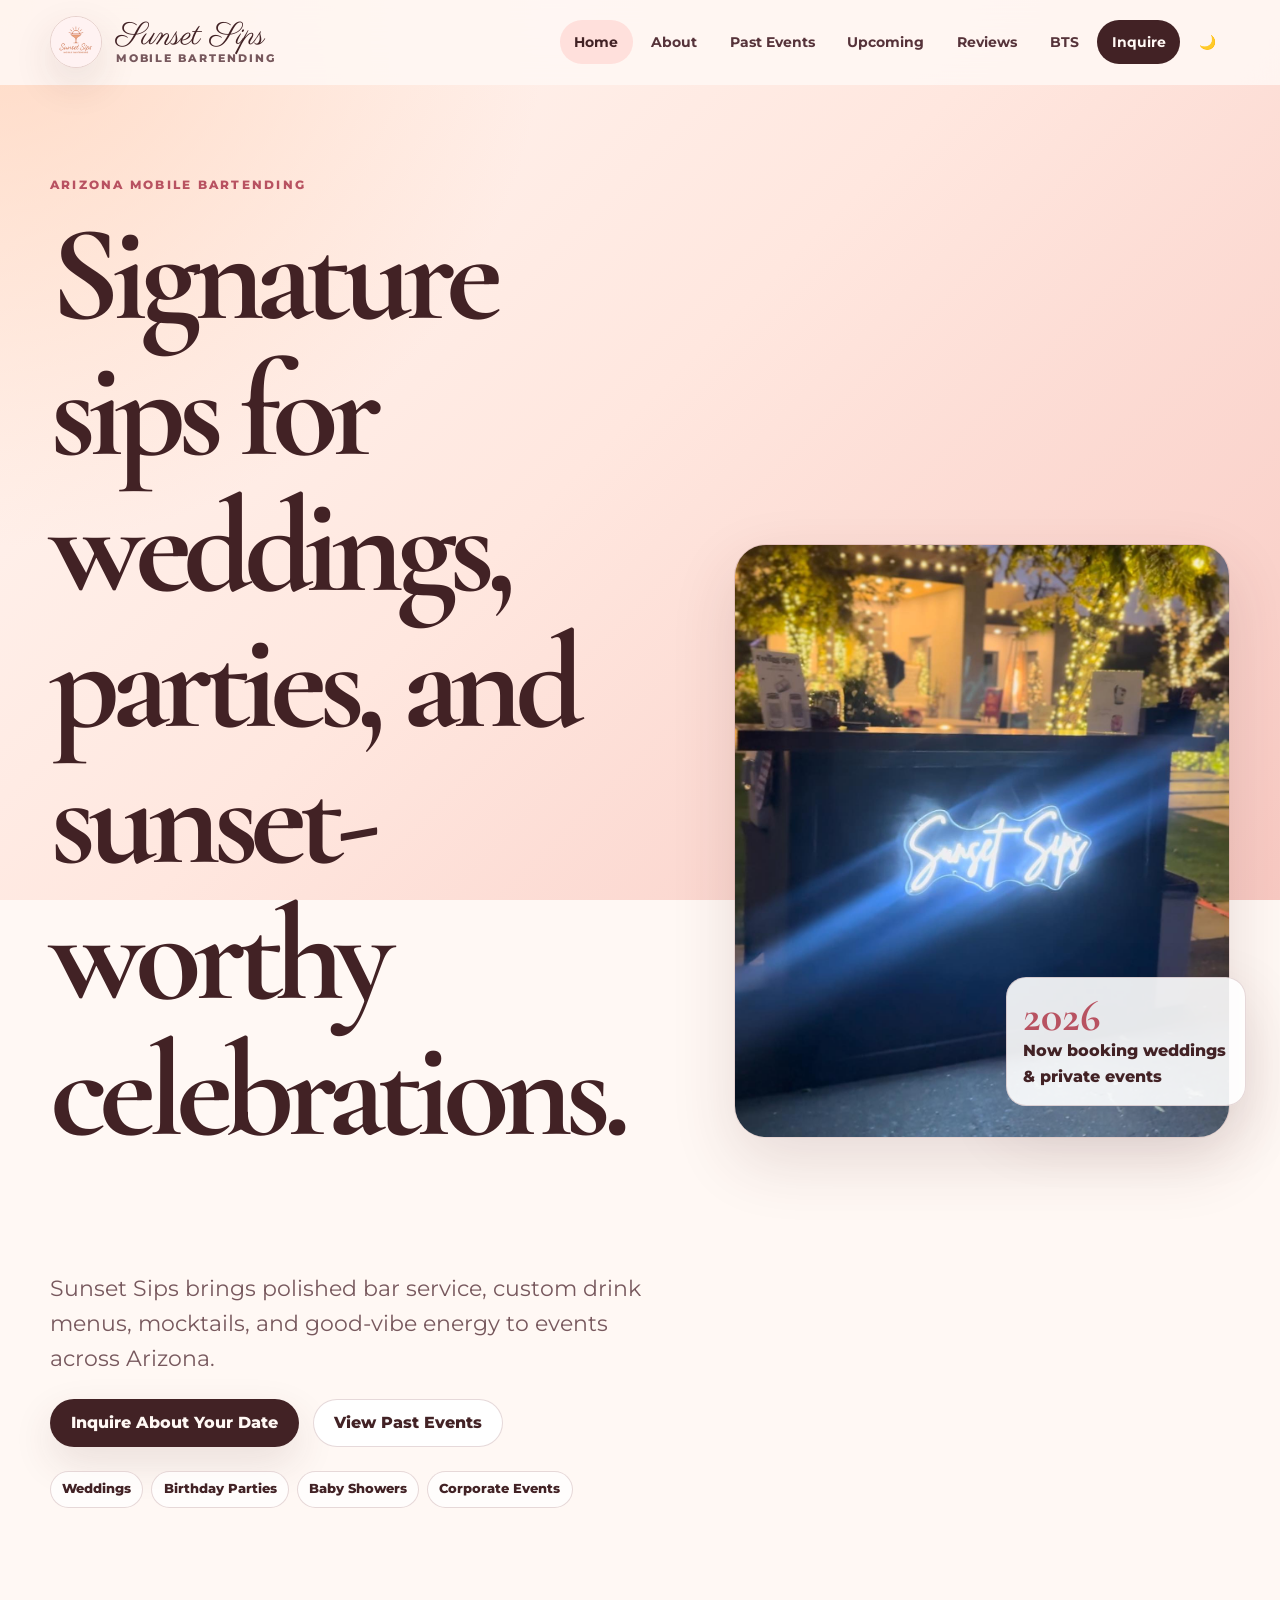
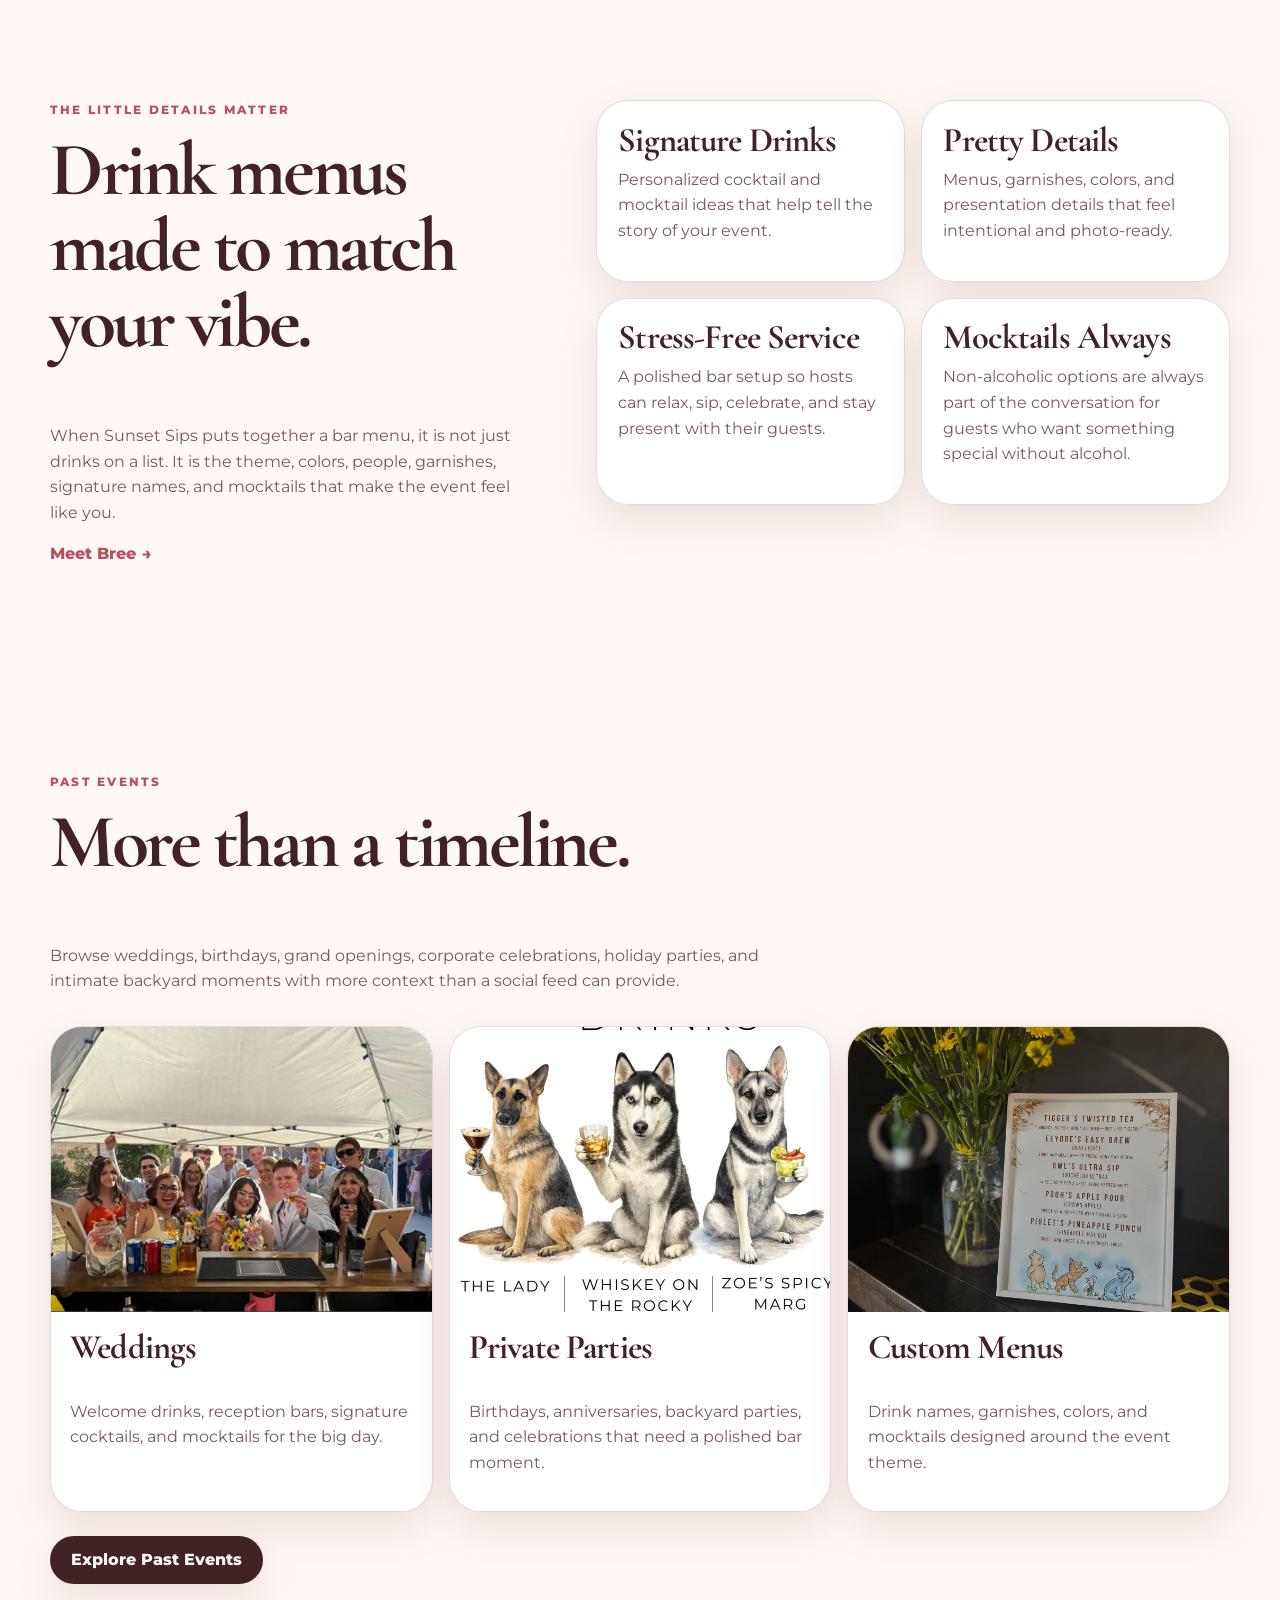
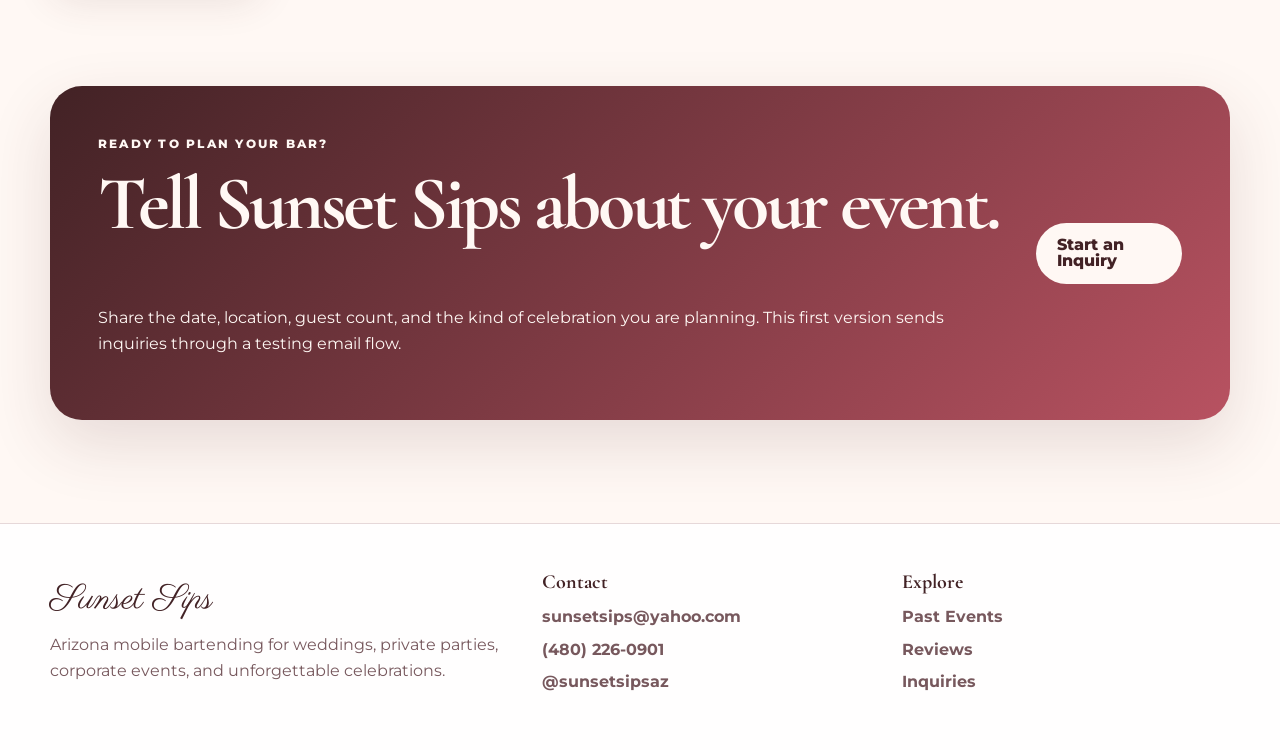
==== index.html @ e6b594f2 "- Built the initial Sunset Sips static website - Created the first multi page static website for Sun" ====
<!doctype html>
<html lang="en" data-theme="light">
  <head>
    <meta charset="utf-8">
    <meta name="viewport" content="width=device-width, initial-scale=1">
    <title>Sunset Sips | Arizona Mobile Bartending</title>
    <meta name="description" content="Sunset Sips brings mobile bartending, signature drinks, mocktails, and polished bar service to weddings, parties, corporate events, baby showers, and celebrations across Arizona.">
    <meta name="keywords" content="Arizona mobile bartender, Phoenix mobile bartender, Queen Creek mobile bartender, Gilbert mobile bartender, mobile bartending Arizona, wedding bartender Arizona, private event bartender Arizona, signature cocktails Arizona, mocktail bar Arizona">
    <meta property="og:title" content="Sunset Sips | Arizona Mobile Bartending">
    <meta property="og:description" content="Mobile bartending for weddings, parties, corporate events, and unforgettable Arizona celebrations.">
    <meta property="og:type" content="website">
    <meta property="og:image" content="assets/logos/sunset-sips-mobile-bartending.jpg">
    <link rel="icon" href="assets/logos/favicon.png">
    <link rel="preconnect" href="https://fonts.googleapis.com">
    <link rel="preconnect" href="https://fonts.gstatic.com" crossorigin>
    <link href="https://fonts.googleapis.com/css2?family=Cormorant+Garamond:wght@500;600;700&family=Montserrat:wght@400;500;600;700&family=Parisienne&display=swap" rel="stylesheet">
    <link rel="stylesheet" href="css/base.css">
    <link rel="stylesheet" href="css/layout.css">
    <link rel="stylesheet" href="css/components.css">
    <link rel="stylesheet" href="css/themes.css">
    <link rel="stylesheet" href="css/pages/home.css">
    <script src="js/logger.js" defer></script>
    <script src="js/theme-toggle.js" defer></script>
    <script src="js/navigation.js" defer></script>
    <script src="js/app.js" defer></script>
  </head>
  <body>
    <a class="skip-link" href="#main-content">Skip to content</a>

    <header class="site-header" data-site-header>
      <nav class="site-nav" aria-label="Main navigation">
        <a class="brand-link" href="index.html" aria-label="Sunset Sips home">
          <img class="brand-logo" src="assets/logos/sunset-sips-mobile-bartending.jpg" alt="Sunset Sips Mobile Bartending logo">
          <span class="brand-text">
            <span class="brand-script">Sunset Sips</span>
            <span class="brand-subtitle">Mobile Bartending</span>
          </span>
        </a>

        <button class="nav-toggle" type="button" data-nav-toggle aria-expanded="false" aria-controls="primary-navigation">
          <span class="nav-toggle-line"></span>
          <span class="nav-toggle-line"></span>
          <span class="nav-toggle-line"></span>
          <span class="sr-only">Toggle navigation</span>
        </button>

        <div class="nav-links" id="primary-navigation" data-nav-links>
          <a href="index.html" data-nav-link>Home</a>
          <a href="pages/about.html" data-nav-link>About</a>
          <a href="pages/past-events.html" data-nav-link>Past Events</a>
          <a href="pages/upcoming-events.html" data-nav-link>Upcoming</a>
          <a href="pages/reviews.html" data-nav-link>Reviews</a>
          <a href="pages/bts.html" data-nav-link>BTS</a>
          <a class="nav-cta" href="pages/contact.html" data-nav-link>Inquire</a>
          <button class="theme-toggle" type="button" data-theme-toggle aria-label="Switch color theme">🌙</button>
        </div>
      </nav>
    </header>

    <main id="main-content">
      <section class="hero section-shell">
        <div class="hero-copy reveal-on-scroll">
          <p class="eyebrow">Arizona mobile bartending</p>
          <h1>Signature sips for weddings, parties, and sunset-worthy celebrations.</h1>
          <p class="hero-lead">Sunset Sips brings polished bar service, custom drink menus, mocktails, and good-vibe energy to events across Arizona.</p>
          <div class="hero-actions">
            <a class="button button-primary" href="pages/contact.html">Inquire About Your Date</a>
            <a class="button button-secondary" href="pages/past-events.html">View Past Events</a>
          </div>
          <ul class="hero-highlights" aria-label="Sunset Sips service highlights">
            <li>Weddings</li>
            <li>Birthday Parties</li>
            <li>Baby Showers</li>
            <li>Corporate Events</li>
          </ul>
        </div>

        <div class="hero-media reveal-on-scroll">
          <img src="assets/images/sunset-sips-stand.jpg" alt="Sunset Sips mobile bartending stand at an event">
          <div class="floating-card">
            <span class="floating-card-number">2026</span>
            <span class="floating-card-text">Now booking weddings & private events</span>
          </div>
        </div>
      </section>

      <section class="section-shell split-section">
        <div class="section-copy reveal-on-scroll">
          <p class="eyebrow">The little details matter</p>
          <h2>Drink menus made to match your vibe.</h2>
          <p>When Sunset Sips puts together a bar menu, it is not just drinks on a list. It is the theme, colors, people, garnishes, signature names, and mocktails that make the event feel like you.</p>
          <a class="text-link" href="pages/about.html">Meet Bree</a>
        </div>
        <div class="feature-grid reveal-on-scroll" aria-label="Mobile bartending features">
          <article class="feature-card">
            <h3>Signature Drinks</h3>
            <p>Personalized cocktail and mocktail ideas that help tell the story of your event.</p>
          </article>
          <article class="feature-card">
            <h3>Pretty Details</h3>
            <p>Menus, garnishes, colors, and presentation details that feel intentional and photo-ready.</p>
          </article>
          <article class="feature-card">
            <h3>Stress-Free Service</h3>
            <p>A polished bar setup so hosts can relax, sip, celebrate, and stay present with their guests.</p>
          </article>
          <article class="feature-card">
            <h3>Mocktails Always</h3>
            <p>Non-alcoholic options are always part of the conversation for guests who want something special without alcohol.</p>
          </article>
        </div>
      </section>

      <section class="section-shell showcase-section">
        <div class="section-heading reveal-on-scroll">
          <p class="eyebrow">Past events</p>
          <h2>More than a timeline.</h2>
          <p>Browse weddings, birthdays, grand openings, corporate celebrations, holiday parties, and intimate backyard moments with more context than a social feed can provide.</p>
        </div>
        <div class="showcase-row reveal-on-scroll">
          <article class="showcase-card">
            <img src="assets/images/Wedding.jpg" alt="Wedding mobile bartending setup">
            <h3>Weddings</h3>
            <p>Welcome drinks, reception bars, signature cocktails, and mocktails for the big day.</p>
          </article>
          <article class="showcase-card">
            <img src="assets/images/signature-drinks.jpg" alt="Signature cocktails prepared for an event">
            <h3>Private Parties</h3>
            <p>Birthdays, anniversaries, backyard parties, and celebrations that need a polished bar moment.</p>
          </article>
          <article class="showcase-card">
            <img src="assets/images/drinks-menu.jpg" alt="Custom drink menu for an event">
            <h3>Custom Menus</h3>
            <p>Drink names, garnishes, colors, and mocktails designed around the event theme.</p>
          </article>
        </div>
        <div class="centered-action reveal-on-scroll">
          <a class="button button-primary" href="pages/past-events.html">Explore Past Events</a>
        </div>
      </section>

      <section class="section-shell cta-band reveal-on-scroll">
        <div>
          <p class="eyebrow">Ready to plan your bar?</p>
          <h2>Tell Sunset Sips about your event.</h2>
          <p>Share the date, location, guest count, and the kind of celebration you are planning. This first version sends inquiries through a testing email flow.</p>
        </div>
        <a class="button button-light" href="pages/contact.html">Start an Inquiry</a>
      </section>
    </main>

    <footer class="site-footer">
      <div class="footer-grid section-shell">
        <div>
          <p class="brand-script footer-brand">Sunset Sips</p>
          <p>Arizona mobile bartending for weddings, private parties, corporate events, and unforgettable celebrations.</p>
        </div>
        <div>
          <h2>Contact</h2>
          <a href="mailto:sunsetsips@yahoo.com">sunsetsips@yahoo.com</a>
          <a href="tel:+14802260901">(480) 226-0901</a>
          <a href="https://www.instagram.com/sunsetsipsaz/" target="_blank" rel="noopener">@sunsetsipsaz</a>
        </div>
        <div>
          <h2>Explore</h2>
          <a href="pages/past-events.html">Past Events</a>
          <a href="pages/reviews.html">Reviews</a>
          <a href="pages/contact.html">Inquiries</a>
        </div>
      </div>
    </footer>
  </body>
</html>
---- css/base.css ----
:root {
  color-scheme: light dark;
  --font-heading: "Cormorant Garamond", Georgia, serif;
  --font-body: "Montserrat", Arial, sans-serif;
  --font-script: "Parisienne", cursive;
  --radius-small: 0.75rem;
  --radius-medium: 1.25rem;
  --radius-large: 2rem;
  --shadow-soft: 0 1.5rem 4rem rgba(82, 39, 44, 0.14);
  --shadow-card: 0 1rem 2.5rem rgba(82, 39, 44, 0.12);
  --max-width: 1180px;
  --section-padding: clamp(4rem, 8vw, 7rem);
}

* { box-sizing: border-box; }

html { scroll-behavior: smooth; }

body {
  margin: 0;
  min-height: 100vh;
  background: var(--color-page-bg);
  color: var(--color-text);
  font-family: var(--font-body);
  line-height: 1.6;
}

body.nav-open { overflow: hidden; }

img, video {
  display: block;
  max-width: 100%;
}

a {
  color: inherit;
  text-decoration: none;
}

button, input, textarea, select { font: inherit; }

button { cursor: pointer; }

h1, h2, h3, p { margin-top: 0; }

h1, h2, h3 {
  color: var(--color-heading);
  font-family: var(--font-heading);
  line-height: 1;
}

h1 {
  max-width: 11ch;
  font-size: clamp(4rem, 11vw, 8.5rem);
  letter-spacing: -0.06em;
}

h2 {
  font-size: clamp(2.4rem, 6vw, 4.75rem);
  letter-spacing: -0.045em;
}

h3 {
  font-size: clamp(1.65rem, 3vw, 2.15rem);
  letter-spacing: -0.025em;
}

p { color: var(--color-muted); }

strong { color: var(--color-heading); }

.sr-only {
  position: absolute;
  width: 1px;
  height: 1px;
  padding: 0;
  margin: -1px;
  overflow: hidden;
  clip: rect(0, 0, 0, 0);
  white-space: nowrap;
  border: 0;
}

.skip-link {
  position: absolute;
  top: 1rem;
  left: 1rem;
  z-index: 1000;
  transform: translateY(-200%);
  padding: 0.75rem 1rem;
  border-radius: 999px;
  background: var(--color-heading);
  color: var(--color-page-bg);
  font-weight: 700;
}

.skip-link:focus { transform: translateY(0); }

.brand-script { font-family: var(--font-script); }

.eyebrow {
  margin-bottom: 0.75rem;
  color: var(--color-accent-strong);
  font-size: 0.78rem;
  font-weight: 800;
  letter-spacing: 0.18em;
  text-transform: uppercase;
}

.reveal-on-scroll {
  opacity: 0;
  transform: translateY(1.5rem);
  transition: opacity 650ms ease, transform 650ms ease;
}

.reveal-on-scroll.is-visible {
  opacity: 1;
  transform: translateY(0);
}

@media (prefers-reduced-motion: reduce) {
  *, *::before, *::after {
    scroll-behavior: auto !important;
    transition-duration: 0.01ms !important;
    animation-duration: 0.01ms !important;
    animation-iteration-count: 1 !important;
  }

  .reveal-on-scroll {
    opacity: 1;
    transform: none;
  }
}
---- css/layout.css ----
.section-shell {
  width: min(var(--max-width), calc(100% - 2rem));
  margin-inline: auto;
}

.site-header {
  position: sticky;
  top: 0;
  z-index: 100;
  border-bottom: 1px solid transparent;
  background: color-mix(in srgb, var(--color-page-bg) 88%, transparent);
  backdrop-filter: blur(18px);
  transition: border-color 200ms ease, box-shadow 200ms ease;
}

.site-header.is-scrolled {
  border-color: var(--color-border);
  box-shadow: 0 0.75rem 2rem rgba(31, 15, 19, 0.08);
}

.site-nav {
  display: flex;
  align-items: center;
  justify-content: space-between;
  width: min(var(--max-width), calc(100% - 2rem));
  min-height: 5.25rem;
  margin-inline: auto;
  gap: 1rem;
}

.brand-link {
  display: inline-flex;
  align-items: center;
  gap: 0.85rem;
  min-width: 0;
}

.brand-logo {
  width: 3.25rem;
  height: 3.25rem;
  border: 1px solid var(--color-border);
  border-radius: 50%;
  object-fit: cover;
  box-shadow: var(--shadow-card);
}

.brand-text {
  display: grid;
  line-height: 1;
}

.brand-text .brand-script {
  color: var(--color-heading);
  font-size: 2rem;
}

.brand-subtitle {
  color: var(--color-muted);
  font-size: 0.68rem;
  font-weight: 800;
  letter-spacing: 0.18em;
  text-transform: uppercase;
}

.nav-links {
  display: flex;
  align-items: center;
  gap: 0.25rem;
}

.nav-links a, .theme-toggle {
  border-radius: 999px;
  padding: 0.7rem 0.9rem;
  color: var(--color-text);
  font-size: 0.86rem;
  font-weight: 700;
  transition: background 180ms ease, color 180ms ease, transform 180ms ease;
}

.nav-links a:hover,
.nav-links a[aria-current="page"],
.theme-toggle:hover {
  background: var(--color-accent-soft);
  color: var(--color-heading);
}

.nav-cta {
  background: var(--color-heading);
  color: var(--color-page-bg) !important;
}

.theme-toggle, .nav-toggle {
  border: 0;
  background: transparent;
}

.nav-toggle {
  display: none;
  width: 2.75rem;
  height: 2.75rem;
  border-radius: 999px;
  background: var(--color-surface);
  box-shadow: var(--shadow-card);
}

.nav-toggle-line {
  display: block;
  width: 1.25rem;
  height: 2px;
  margin: 0.28rem auto;
  border-radius: 999px;
  background: var(--color-heading);
}

.split-section {
  display: grid;
  grid-template-columns: minmax(0, 0.85fr) minmax(0, 1.15fr);
  gap: clamp(2rem, 6vw, 5rem);
  align-items: start;
  padding-block: var(--section-padding);
}

.section-copy {
  position: sticky;
  top: 7rem;
}

.section-heading {
  max-width: 760px;
  margin-bottom: 2rem;
}

.site-footer {
  border-top: 1px solid var(--color-border);
  background: color-mix(in srgb, var(--color-surface) 92%, transparent);
}

.footer-grid {
  display: grid;
  grid-template-columns: 1.4fr 1fr 1fr;
  gap: 2rem;
  padding-block: 3rem;
}

.footer-grid h2 {
  margin-bottom: 0.75rem;
  font-size: 1.25rem;
  letter-spacing: 0;
}

.footer-grid a {
  display: block;
  width: fit-content;
  margin-bottom: 0.45rem;
  color: var(--color-muted);
  font-weight: 700;
}

.footer-grid a:hover { color: var(--color-accent-strong); }

.footer-brand {
  margin-bottom: 0.25rem;
  color: var(--color-heading);
  font-size: 2.2rem;
}

@media (max-width: 900px) {
  .nav-toggle { display: block; }

  .nav-links {
    position: fixed;
    inset: 5.25rem 1rem auto 1rem;
    display: grid;
    gap: 0.35rem;
    padding: 1rem;
    border: 1px solid var(--color-border);
    border-radius: var(--radius-large);
    background: var(--color-surface);
    box-shadow: var(--shadow-soft);
    opacity: 0;
    pointer-events: none;
    transform: translateY(-0.75rem);
    transition: opacity 180ms ease, transform 180ms ease;
  }

  body.nav-open .nav-links {
    opacity: 1;
    pointer-events: auto;
    transform: translateY(0);
  }

  .nav-links a, .theme-toggle {
    width: 100%;
    text-align: left;
  }

  .split-section, .footer-grid {
    grid-template-columns: 1fr;
  }

  .section-copy { position: static; }
}
---- css/components.css ----
.button {
  display: inline-flex;
  align-items: center;
  justify-content: center;
  min-height: 3rem;
  border: 1px solid transparent;
  border-radius: 999px;
  padding: 0.85rem 1.25rem;
  font-weight: 800;
  line-height: 1;
  transition: transform 180ms ease, box-shadow 180ms ease, background 180ms ease;
}

.button:hover { transform: translateY(-2px); }

.button-primary {
  background: var(--color-heading);
  color: var(--color-page-bg);
  box-shadow: var(--shadow-card);
}

.button-secondary {
  border-color: var(--color-border);
  background: var(--color-surface);
  color: var(--color-heading);
}

.button-light {
  background: var(--color-page-bg);
  color: var(--color-heading);
}

.text-link {
  display: inline-flex;
  align-items: center;
  gap: 0.4rem;
  color: var(--color-accent-strong);
  font-weight: 800;
}

.text-link::after {
  content: "→";
  transition: transform 180ms ease;
}

.text-link:hover::after { transform: translateX(0.25rem); }

.feature-grid, .card-grid {
  display: grid;
  grid-template-columns: repeat(2, minmax(0, 1fr));
  gap: 1rem;
}

.feature-card, .content-card, .event-card, .review-card, .bts-card {
  border: 1px solid var(--color-border);
  border-radius: var(--radius-large);
  background: color-mix(in srgb, var(--color-surface) 94%, transparent);
  box-shadow: var(--shadow-card);
}

.feature-card, .content-card, .review-card, .bts-card { padding: 1.35rem; }

.feature-card h3, .content-card h3, .review-card h3, .bts-card h3 { margin-bottom: 0.6rem; }

.event-card { overflow: hidden; }

.event-card img, .showcase-card img, .page-hero-image img, .bts-card img {
  width: 100%;
  aspect-ratio: 4 / 3;
  object-fit: cover;
}

.event-card-body {
  display: grid;
  gap: 0.85rem;
  padding: 1.25rem;
}

.event-meta, .tag-list {
  display: flex;
  flex-wrap: wrap;
  gap: 0.5rem;
}

.pill {
  display: inline-flex;
  align-items: center;
  width: fit-content;
  border: 1px solid var(--color-border);
  border-radius: 999px;
  padding: 0.38rem 0.65rem;
  background: var(--color-accent-soft);
  color: var(--color-heading);
  font-size: 0.75rem;
  font-weight: 800;
}

.page-hero {
  display: grid;
  grid-template-columns: minmax(0, 1fr) minmax(280px, 0.75fr);
  gap: clamp(2rem, 6vw, 4rem);
  align-items: center;
  padding-block: clamp(3rem, 7vw, 6rem);
}

.page-hero-copy { max-width: 760px; }

.page-hero-copy h1 { max-width: 12ch; }

.page-hero-image {
  overflow: hidden;
  border: 1px solid var(--color-border);
  border-radius: var(--radius-large);
  box-shadow: var(--shadow-soft);
}

.filter-bar {
  display: flex;
  flex-wrap: wrap;
  gap: 0.5rem;
  margin-bottom: 1.5rem;
}

.filter-button {
  border: 1px solid var(--color-border);
  border-radius: 999px;
  padding: 0.65rem 0.95rem;
  background: var(--color-surface);
  color: var(--color-text);
  font-weight: 800;
}

.filter-button.is-active {
  background: var(--color-heading);
  color: var(--color-page-bg);
}

.form-grid { display: grid; gap: 1rem; }

.form-row {
  display: grid;
  grid-template-columns: repeat(2, minmax(0, 1fr));
  gap: 1rem;
}

.form-field {
  display: grid;
  gap: 0.45rem;
}

.form-field label {
  color: var(--color-heading);
  font-weight: 800;
}

.form-field input, .form-field select, .form-field textarea {
  width: 100%;
  border: 1px solid var(--color-border);
  border-radius: var(--radius-small);
  padding: 0.85rem 0.95rem;
  background: var(--color-surface);
  color: var(--color-text);
}

.form-field textarea {
  min-height: 9rem;
  resize: vertical;
}

.form-status {
  min-height: 1.5rem;
  color: var(--color-accent-strong);
  font-weight: 800;
}

@media (max-width: 760px) {
  .feature-grid, .card-grid, .page-hero, .form-row {
    grid-template-columns: 1fr;
  }
}
---- css/themes.css ----
html[data-theme="light"] {
  --color-page-bg: #fff8f4;
  --color-surface: #ffffff;
  --color-surface-soft: #fff0ea;
  --color-surface-strong: #f7d9cf;
  --color-heading: #422225;
  --color-text: #56333a;
  --color-muted: #77585d;
  --color-border: rgba(143, 82, 86, 0.22);
  --color-accent: #dc7e83;
  --color-accent-strong: #b85261;
  --color-accent-soft: #ffe0dc;
  --color-gold: #c69b61;
  --color-contrast: #32191d;
  --color-contrast-text: #fff8f4;
  --hero-gradient: radial-gradient(circle at top left, rgba(255, 205, 177, 0.7), transparent 35%), linear-gradient(135deg, #fff8f4 0%, #ffe7df 48%, #f8c9c2 100%);
}

html[data-theme="dark"] {
  --color-page-bg: #170e12;
  --color-surface: #24171c;
  --color-surface-soft: #302026;
  --color-surface-strong: #513239;
  --color-heading: #fff5ec;
  --color-text: #f5dfd5;
  --color-muted: #d7b8b1;
  --color-border: rgba(245, 213, 196, 0.18);
  --color-accent: #f2a4a1;
  --color-accent-strong: #ffd0b9;
  --color-accent-soft: rgba(242, 164, 161, 0.16);
  --color-gold: #e6bf7b;
  --color-contrast: #ffe4d8;
  --color-contrast-text: #201014;
  --hero-gradient: radial-gradient(circle at top left, rgba(242, 164, 161, 0.24), transparent 35%), linear-gradient(135deg, #170e12 0%, #241117 46%, #4b2428 100%);
}

body {
  background-image: var(--hero-gradient);
  background-attachment: fixed;
}
---- css/pages/home.css ----
.hero {
  display: grid;
  grid-template-columns: minmax(0, 1fr) minmax(280px, 0.82fr);
  gap: clamp(2rem, 7vw, 5rem);
  align-items: center;
  min-height: calc(100vh - 5.25rem);
  padding-block: clamp(3rem, 7vw, 6rem);
}

.hero-lead {
  max-width: 650px;
  font-size: clamp(1.05rem, 2vw, 1.35rem);
}

.hero-actions, .centered-action {
  display: flex;
  flex-wrap: wrap;
  gap: 0.85rem;
  margin-top: 1.5rem;
}

.hero-highlights {
  display: flex;
  flex-wrap: wrap;
  gap: 0.5rem;
  padding: 0;
  margin: 1.5rem 0 0;
  list-style: none;
}

.hero-highlights li {
  border: 1px solid var(--color-border);
  border-radius: 999px;
  padding: 0.45rem 0.7rem;
  background: color-mix(in srgb, var(--color-surface) 72%, transparent);
  color: var(--color-heading);
  font-size: 0.8rem;
  font-weight: 800;
}

.hero-media { position: relative; }

.hero-media img {
  width: 100%;
  min-height: 460px;
  border: 1px solid var(--color-border);
  border-radius: var(--radius-large);
  object-fit: cover;
  box-shadow: var(--shadow-soft);
}

.floating-card {
  position: absolute;
  right: -1rem;
  bottom: 2rem;
  display: grid;
  max-width: 15rem;
  border: 1px solid var(--color-border);
  border-radius: var(--radius-medium);
  padding: 1rem;
  background: color-mix(in srgb, var(--color-surface) 90%, transparent);
  box-shadow: var(--shadow-soft);
}

.floating-card-number {
  color: var(--color-accent-strong);
  font-family: var(--font-heading);
  font-size: 2.75rem;
  font-weight: 700;
  line-height: 1;
}

.floating-card-text {
  color: var(--color-heading);
  font-weight: 800;
}

.showcase-section { padding-block: var(--section-padding); }

.showcase-row {
  display: grid;
  grid-template-columns: repeat(3, minmax(0, 1fr));
  gap: 1rem;
}

.showcase-card {
  overflow: hidden;
  border: 1px solid var(--color-border);
  border-radius: var(--radius-large);
  background: var(--color-surface);
  box-shadow: var(--shadow-card);
}

.showcase-card h3, .showcase-card p { padding-inline: 1.2rem; }

.showcase-card h3 { margin-top: 1.1rem; }

.showcase-card p { padding-bottom: 1.2rem; }

.cta-band {
  display: flex;
  align-items: center;
  justify-content: space-between;
  gap: 2rem;
  margin-bottom: var(--section-padding);
  border-radius: var(--radius-large);
  padding: clamp(1.5rem, 4vw, 3rem);
  background: linear-gradient(135deg, var(--color-heading), var(--color-accent-strong));
  box-shadow: var(--shadow-soft);
}

.cta-band h2, .cta-band p, .cta-band .eyebrow {
  color: var(--color-contrast-text);
}

@media (max-width: 900px) {
  .hero, .showcase-row { grid-template-columns: 1fr; }
  .hero-media img { min-height: 340px; }
  .floating-card { right: 1rem; }
  .cta-band {
    align-items: flex-start;
    flex-direction: column;
  }
}
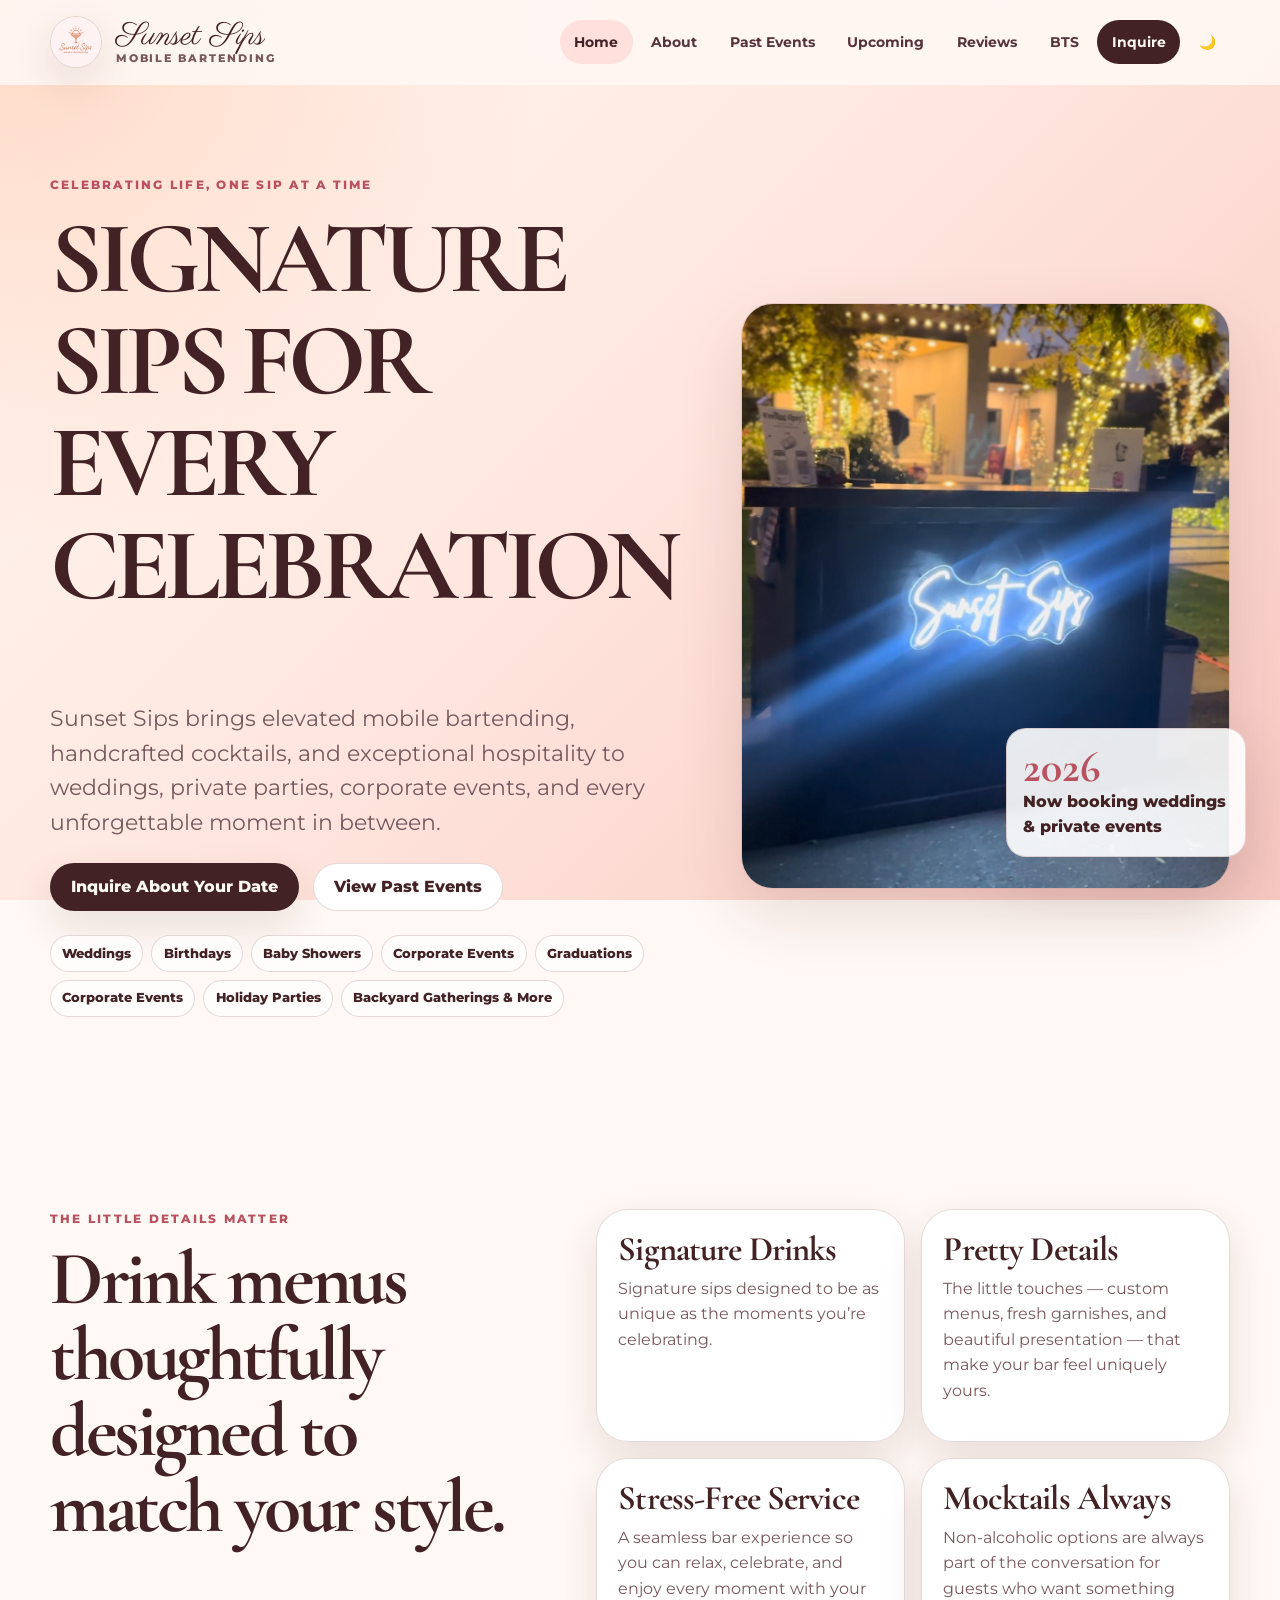
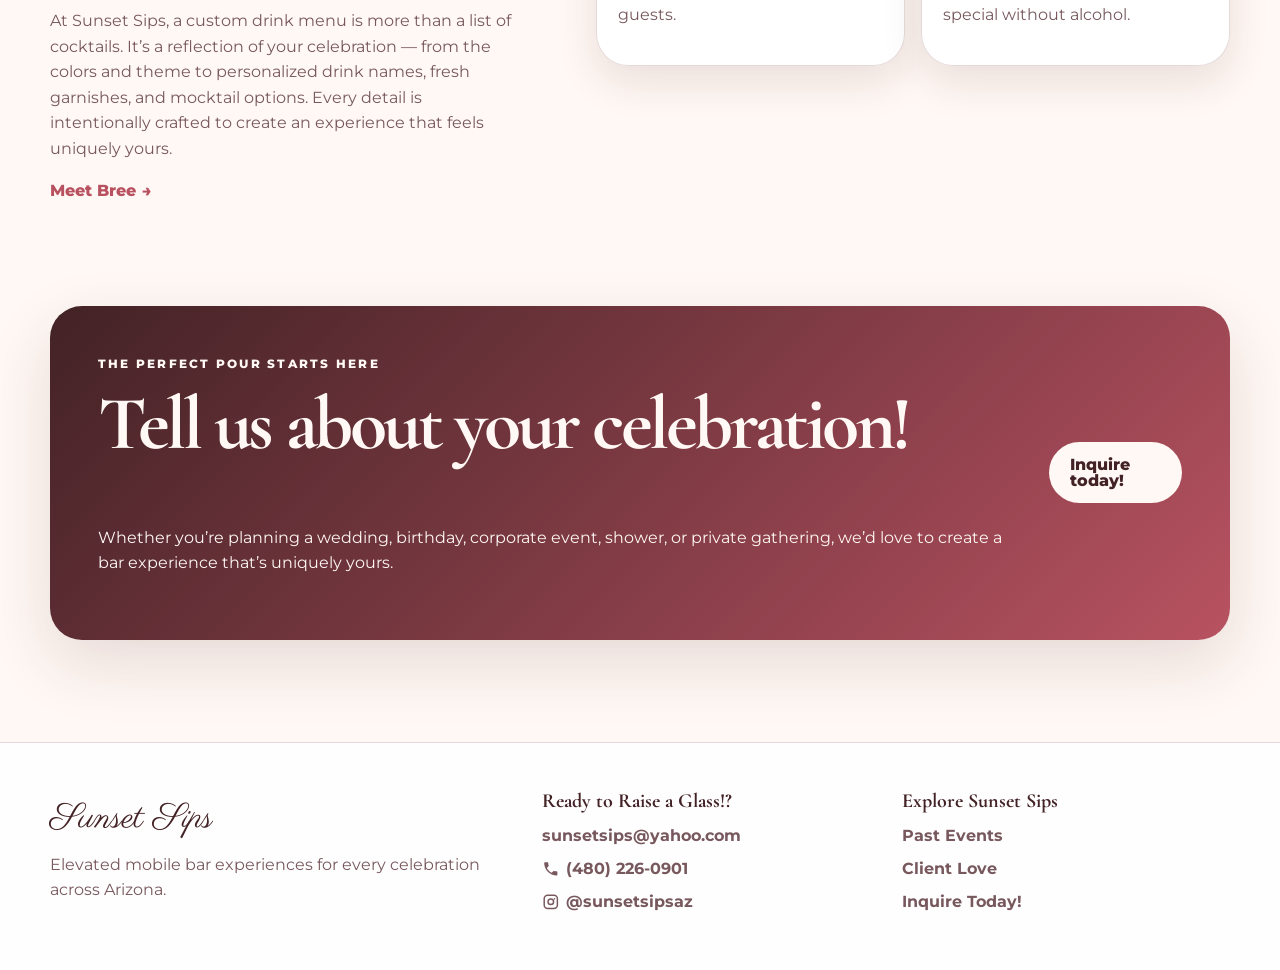
==== commit 2dade781: "Refined Home page hero, About page content, and footer contact icons" ====
--- a/index.html
+++ b/index.html
@@ -1,5 +1,3 @@
-
-
 <!doctype html>
 <html lang="en" data-theme="light">
   <head>
@@ -62,18 +60,22 @@
     <main id="main-content">
       <section class="hero section-shell">
         <div class="hero-copy reveal-on-scroll">
-          <p class="eyebrow">Arizona mobile bartending</p>
-          <h1>Signature sips for weddings, parties, and sunset-worthy celebrations.</h1>
-          <p class="hero-lead">Sunset Sips brings polished bar service, custom drink menus, mocktails, and good-vibe energy to events across Arizona.</p>
+          <p class="eyebrow">Celebrating Life, One Sip at a Time</p>
+          <h1>SIGNATURE SIPS FOR EVERY CELEBRATION</h1>
+          <p class="hero-lead">Sunset Sips brings elevated mobile bartending, handcrafted cocktails, and exceptional hospitality to weddings, private parties, corporate events, and every unforgettable moment in between.</p>
           <div class="hero-actions">
             <a class="button button-primary" href="pages/contact.html">Inquire About Your Date</a>
             <a class="button button-secondary" href="pages/past-events.html">View Past Events</a>
           </div>
           <ul class="hero-highlights" aria-label="Sunset Sips service highlights">
             <li>Weddings</li>
-            <li>Birthday Parties</li>
+            <li>Birthdays</li>
             <li>Baby Showers</li>
             <li>Corporate Events</li>
+            <li>Graduations</li>
+            <li>Corporate Events</li>
+            <li>Holiday Parties</li>
+            <li>Backyard Gatherings & More</li>
           </ul>
         </div>
 
@@ -89,22 +91,22 @@
       <section class="section-shell split-section">
         <div class="section-copy reveal-on-scroll">
           <p class="eyebrow">The little details matter</p>
-          <h2>Drink menus made to match your vibe.</h2>
-          <p>When Sunset Sips puts together a bar menu, it is not just drinks on a list. It is the theme, colors, people, garnishes, signature names, and mocktails that make the event feel like you.</p>
+          <h2>Drink menus thoughtfully designed to match your style.</h2>
+          <p>At Sunset Sips, a custom drink menu is more than a list of cocktails. It’s a reflection of your celebration — from the colors and theme to personalized drink names, fresh garnishes, and mocktail options. Every detail is intentionally crafted to create an experience that feels uniquely yours.</p>
           <a class="text-link" href="pages/about.html">Meet Bree</a>
         </div>
         <div class="feature-grid reveal-on-scroll" aria-label="Mobile bartending features">
           <article class="feature-card">
             <h3>Signature Drinks</h3>
-            <p>Personalized cocktail and mocktail ideas that help tell the story of your event.</p>
+            <p>Signature sips designed to be as unique as the moments you’re celebrating.</p>
           </article>
           <article class="feature-card">
             <h3>Pretty Details</h3>
-            <p>Menus, garnishes, colors, and presentation details that feel intentional and photo-ready.</p>
+            <p>The little touches — custom menus, fresh garnishes, and beautiful presentation — that make your bar feel uniquely yours.</p>
           </article>
           <article class="feature-card">
             <h3>Stress-Free Service</h3>
-            <p>A polished bar setup so hosts can relax, sip, celebrate, and stay present with their guests.</p>
+            <p>A seamless bar experience so you can relax, celebrate, and enjoy every moment with your guests.</p>
           </article>
           <article class="feature-card">
             <h3>Mocktails Always</h3>
@@ -113,7 +115,7 @@
         </div>
       </section>
 
-      <section class="section-shell showcase-section">
+      <!-- <section class="section-shell showcase-section">
         <div class="section-heading reveal-on-scroll">
           <p class="eyebrow">Past events</p>
           <h2>More than a timeline.</h2>
@@ -139,15 +141,15 @@
         <div class="centered-action reveal-on-scroll">
           <a class="button button-primary" href="pages/past-events.html">Explore Past Events</a>
         </div>
-      </section>
+      </section> -->
 
       <section class="section-shell cta-band reveal-on-scroll">
         <div>
-          <p class="eyebrow">Ready to plan your bar?</p>
-          <h2>Tell Sunset Sips about your event.</h2>
-          <p>Share the date, location, guest count, and the kind of celebration you are planning. This first version sends inquiries through a testing email flow.</p>
+          <p class="eyebrow">THE PERFECT POUR STARTS HERE</p>
+          <h2>Tell us about your celebration!</h2>
+          <p>Whether you’re planning a wedding, birthday, corporate event, shower, or private gathering, we’d love to create a bar experience that’s uniquely yours.</p>
         </div>
-        <a class="button button-light" href="pages/contact.html">Start an Inquiry</a>
+        <a class="button button-light" href="pages/contact.html">Inquire today!</a>
       </section>
     </main>
 
@@ -155,19 +157,29 @@
       <div class="footer-grid section-shell">
         <div>
           <p class="brand-script footer-brand">Sunset Sips</p>
-          <p>Arizona mobile bartending for weddings, private parties, corporate events, and unforgettable celebrations.</p>
+          <p>Elevated mobile bar experiences for every celebration across Arizona.</p>
         </div>
         <div>
-          <h2>Contact</h2>
+          <h2>Ready to Raise a Glass!?</h2>
           <a href="mailto:sunsetsips@yahoo.com">sunsetsips@yahoo.com</a>
-          <a href="tel:+14802260901">(480) 226-0901</a>
-          <a href="https://www.instagram.com/sunsetsipsaz/" target="_blank" rel="noopener">@sunsetsipsaz</a>
+          <a class="footer-icon-link" href="tel:+14802260901" aria-label="Call Sunset Sips at 480-226-0901">
+            <svg class="footer-contact-icon" aria-hidden="true" viewBox="0 0 24 24" focusable="false">
+              <path d="M6.62 10.79c1.44 2.83 3.76 5.15 6.59 6.59l2.2-2.2c.27-.27.67-.36 1.02-.24 1.12.37 2.33.57 3.57.57.55 0 1 .45 1 1V20c0 .55-.45 1-1 1C10.61 21 3 13.39 3 4c0-.55.45-1 1-1h3.5c.55 0 1 .45 1 1 0 1.24.2 2.45.57 3.57.11.35.03.74-.25 1.02l-2.2 2.2Z"></path>
+            </svg>
+            <span>(480) 226-0901</span>
+          </a>
+          <a class="footer-social-link" href="https://www.instagram.com/sunsetsipsaz/" target="_blank" rel="noopener" aria-label="Sunset Sips Instagram">
+            <svg class="footer-social-icon" aria-hidden="true" viewBox="0 0 24 24" focusable="false">
+              <path d="M7.8 2h8.4A5.8 5.8 0 0 1 22 7.8v8.4a5.8 5.8 0 0 1-5.8 5.8H7.8A5.8 5.8 0 0 1 2 16.2V7.8A5.8 5.8 0 0 1 7.8 2Zm0 2A3.8 3.8 0 0 0 4 7.8v8.4A3.8 3.8 0 0 0 7.8 20h8.4a3.8 3.8 0 0 0 3.8-3.8V7.8A3.8 3.8 0 0 0 16.2 4H7.8Zm4.2 3.2a4.8 4.8 0 1 1 0 9.6 4.8 4.8 0 0 1 0-9.6Zm0 2a2.8 2.8 0 1 0 0 5.6 2.8 2.8 0 0 0 0-5.6Zm5.05-2.35a1.1 1.1 0 1 1 0 2.2 1.1 1.1 0 0 1 0-2.2Z"></path>
+            </svg>
+            <span>@sunsetsipsaz</span>
+          </a>
         </div>
         <div>
-          <h2>Explore</h2>
+          <h2>Explore Sunset Sips</h2>
           <a href="pages/past-events.html">Past Events</a>
-          <a href="pages/reviews.html">Reviews</a>
-          <a href="pages/contact.html">Inquiries</a>
+          <a href="pages/reviews.html">Client Love</a>
+          <a href="pages/contact.html">Inquire Today!</a>
         </div>
       </div>
     </footer>
--- a/css/layout.css
+++ b/css/layout.css
@@ -157,6 +157,22 @@
 }
 
 .footer-grid a:hover { color: var(--color-accent-strong); }
+
+.footer-social-link,
+.footer-icon-link {
+  display: flex !important;
+  align-items: center;
+  gap: 0.45rem;
+  width: fit-content;
+}
+
+.footer-social-icon,
+.footer-contact-icon {
+  width: 1.1rem;
+  height: 1.1rem;
+  flex: 0 0 auto;
+  fill: currentColor;
+}
 
 .footer-brand {
   margin-bottom: 0.25rem;
--- a/css/components.css
+++ b/css/components.css
@@ -70,6 +70,31 @@
   object-fit: cover;
 }
 
+.page-hero-image img.image-focus-top,
+.event-card img.image-focus-top,
+.showcase-card img.image-focus-top {
+  object-position: center top;
+}
+
+.page-hero-image img.image-focus-upper,
+.event-card img.image-focus-upper,
+.showcase-card img.image-focus-upper {
+  object-position: center 28%;
+}
+
+.page-hero-image img.image-focus-center,
+.event-card img.image-focus-center,
+.showcase-card img.image-focus-center {
+  object-position: center center;
+}
+
+.page-hero-image img.image-contain,
+.event-card img.image-contain,
+.showcase-card img.image-contain {
+  object-fit: contain;
+  background: var(--color-surface-soft);
+}
+
 .event-card-body {
   display: grid;
   gap: 0.85rem;
--- a/css/pages/home.css
+++ b/css/pages/home.css
@@ -1,10 +1,16 @@
 .hero {
   display: grid;
-  grid-template-columns: minmax(0, 1fr) minmax(280px, 0.82fr);
-  gap: clamp(2rem, 7vw, 5rem);
+  grid-template-columns: minmax(0, 0.96fr) minmax(280px, 0.78fr);
+  gap: clamp(2.75rem, 7vw, 5.75rem);
   align-items: center;
   min-height: calc(100vh - 5.25rem);
   padding-block: clamp(3rem, 7vw, 6rem);
+}
+
+.hero h1 {
+  max-width: 10.75ch;
+  font-size: clamp(3.25rem, 8vw, 6.6rem);
+  overflow-wrap: normal;
 }
 
 .hero-lead {
